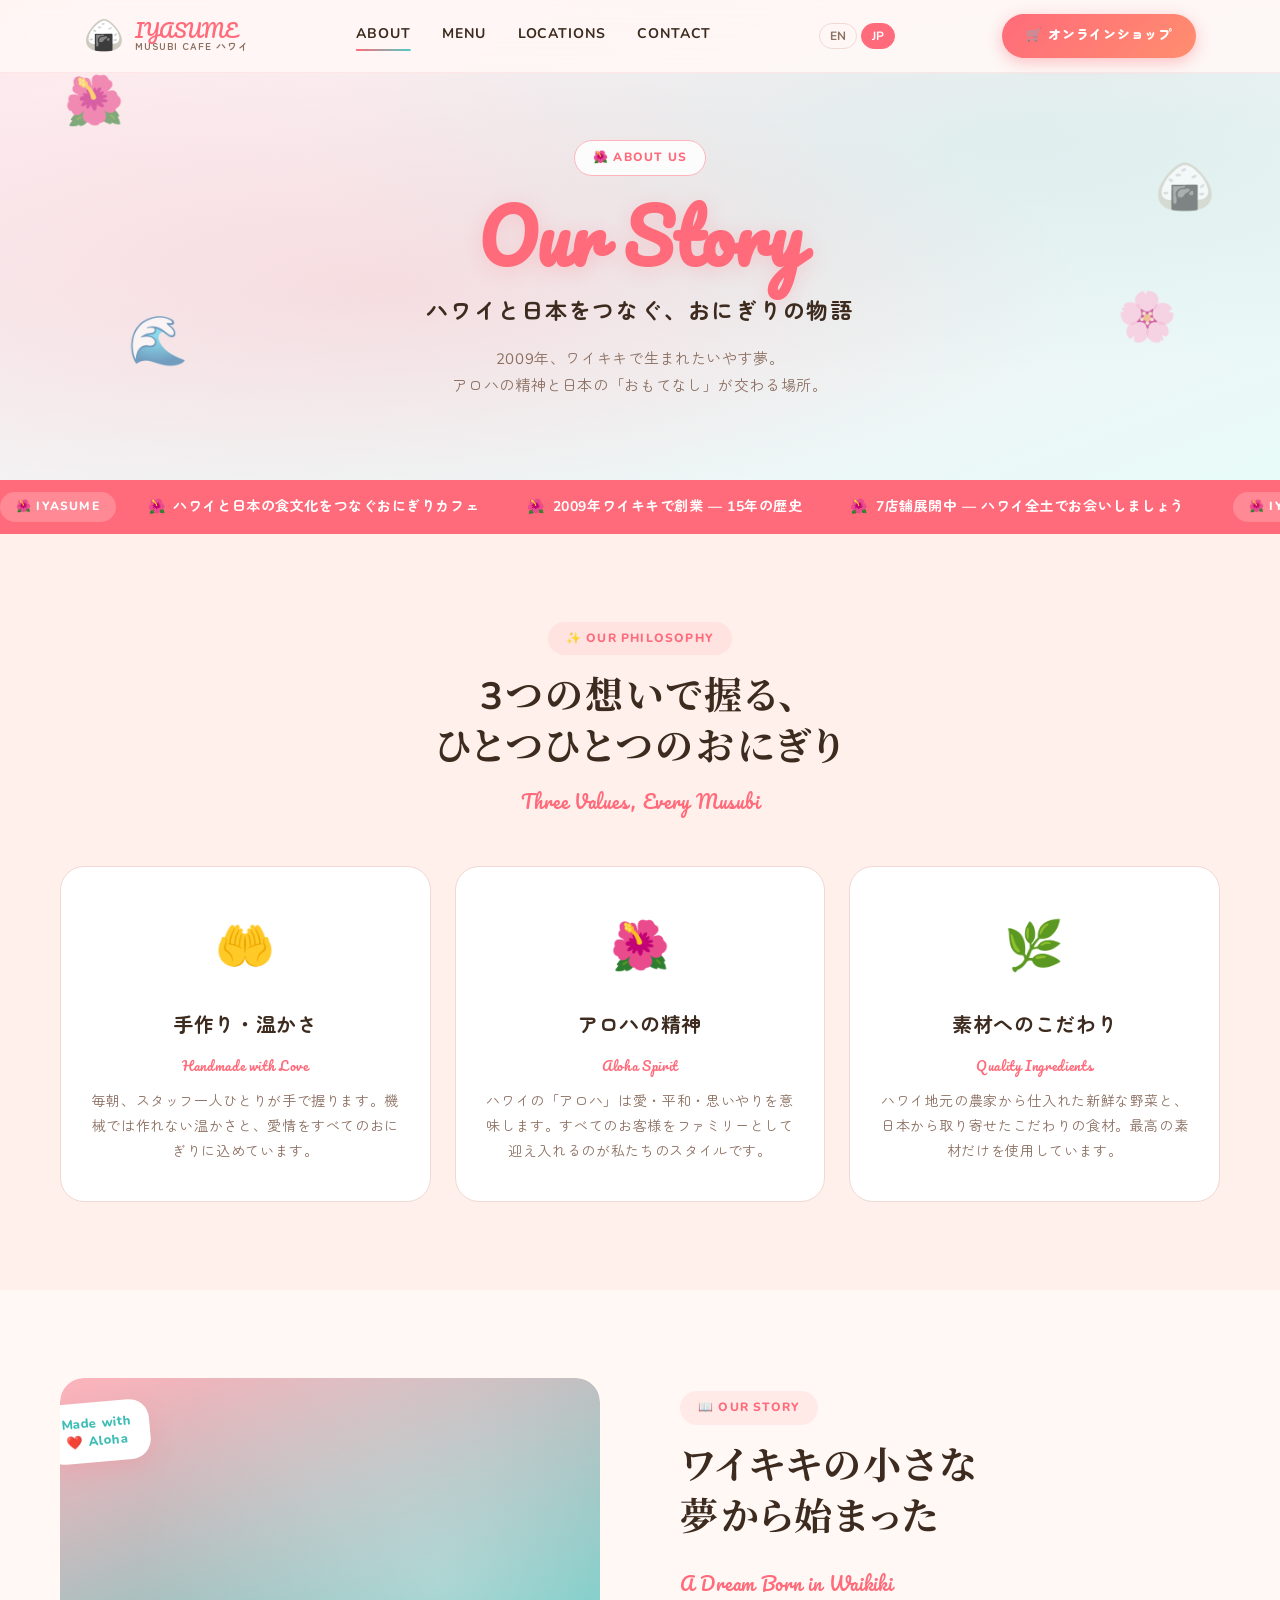
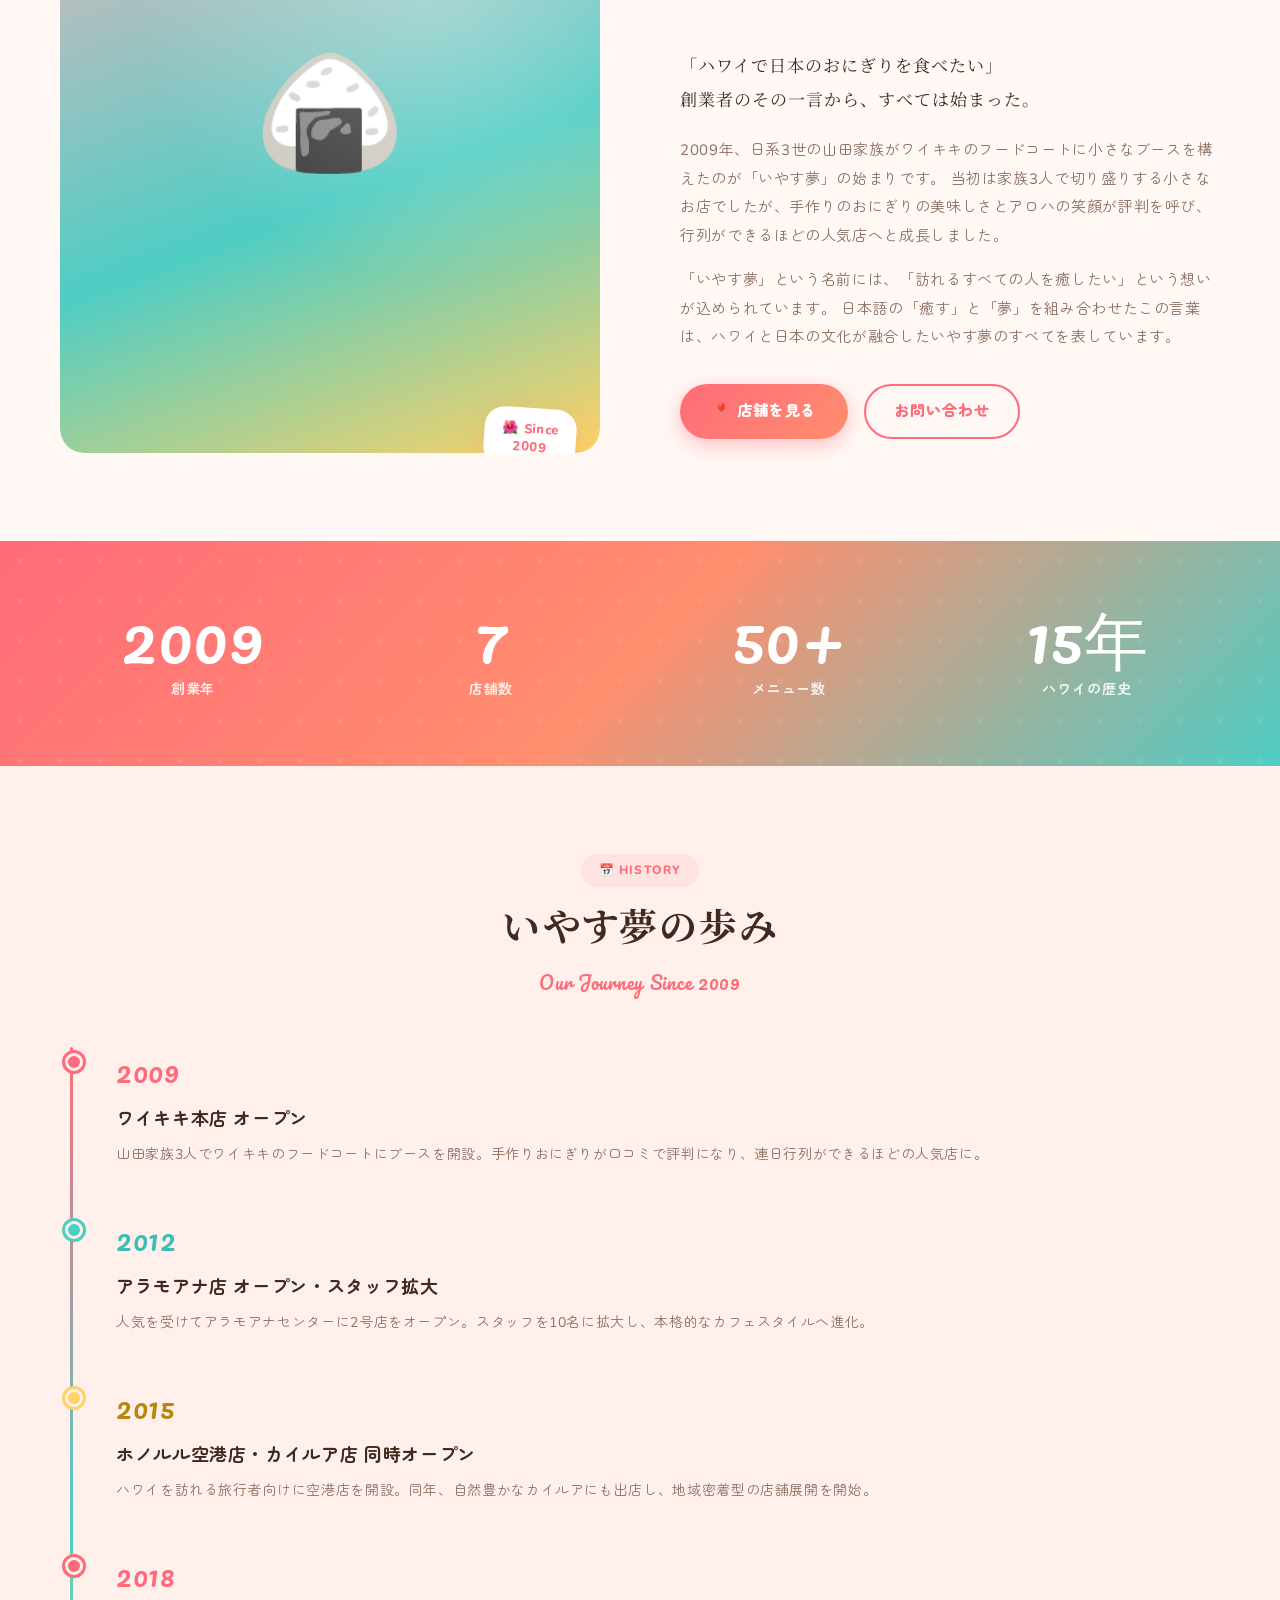
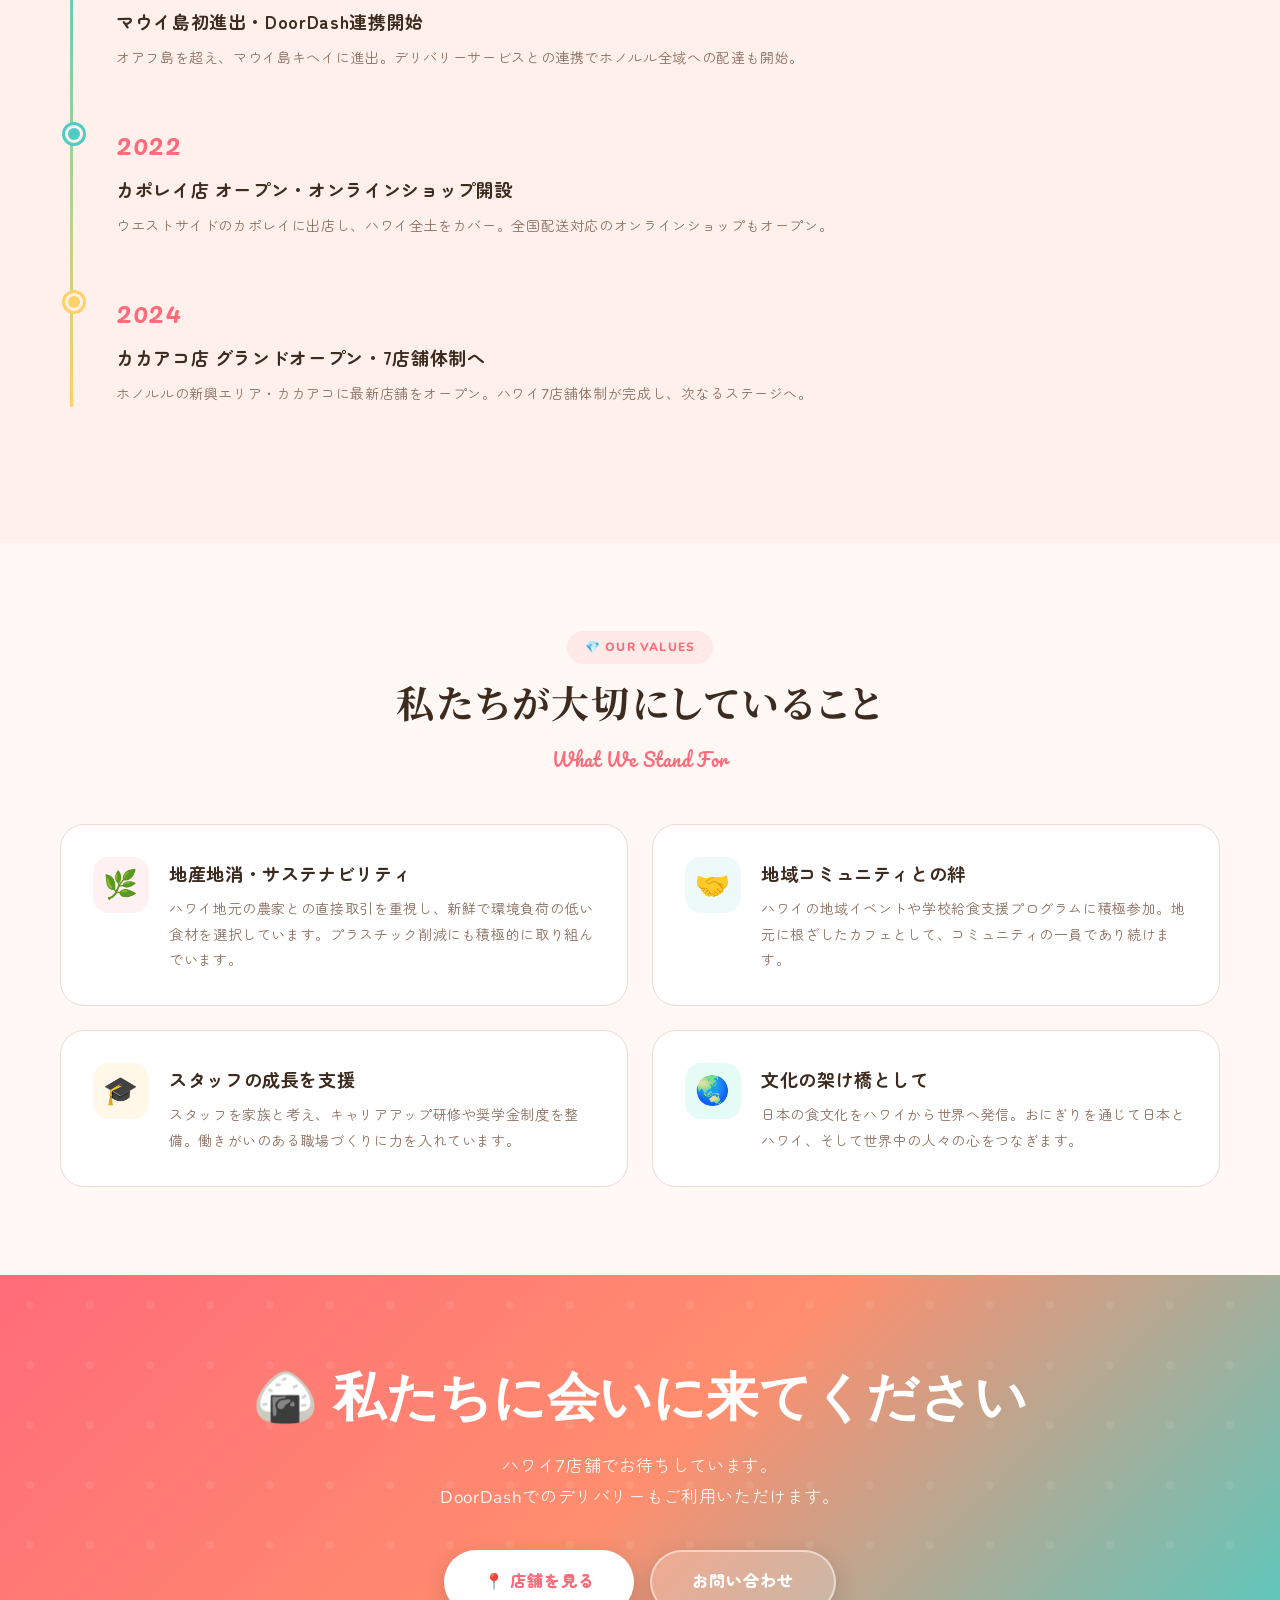
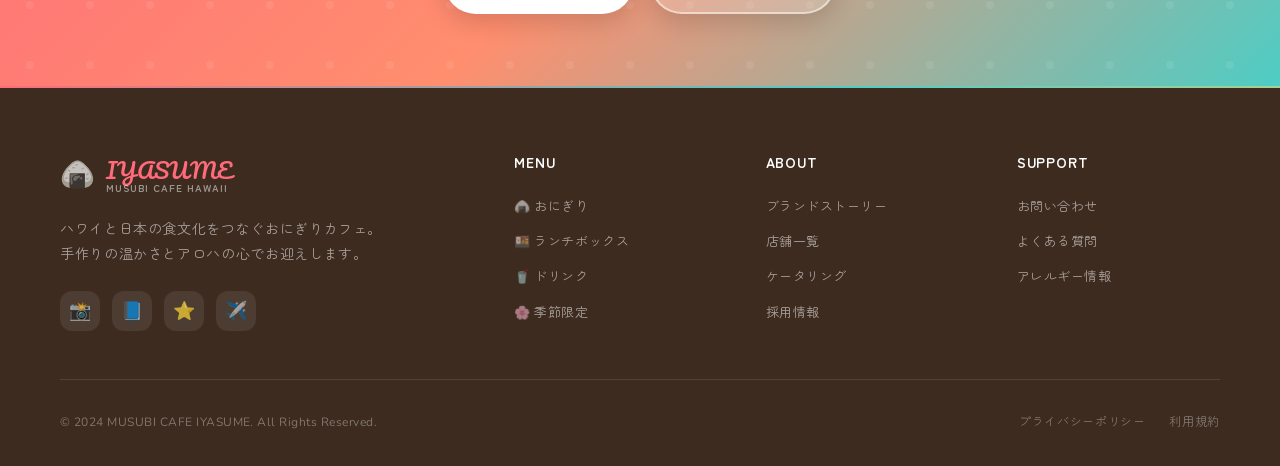
==== about.html @ e8378de5 "Add subpages: menu, about, locations, contact + shared styles - style.css: shared design system (col" ====
<!DOCTYPE html>
<html lang="ja">
<head>
  <meta charset="UTF-8">
  <meta name="viewport" content="width=device-width, initial-scale=1.0">
  <title>ABOUT | MUSUBI CAFE IYASUME</title>
  <link rel="preconnect" href="https://fonts.googleapis.com">
  <link rel="preconnect" href="https://fonts.gstatic.com" crossorigin>
  <link href="https://fonts.googleapis.com/css2?family=Nunito:wght@400;600;700;800;900&family=Pacifico&family=Zen+Maru+Gothic:wght@400;500;700&family=Noto+Serif+JP:wght@400;700&display=swap" rel="stylesheet">
  <link rel="stylesheet" href="style.css">
  <style>
    .about-hero-bg {
      position: absolute; inset: 0;
      background: linear-gradient(160deg, #FFE8EC 0%, #E8FBF9 100%);
    }
    .about-hero-bg::after {
      content: '';
      position: absolute; inset: 0;
      background: radial-gradient(ellipse at 30% 60%, rgba(255,107,122,0.15) 0%, transparent 55%),
                  radial-gradient(ellipse at 80% 30%, rgba(78,205,196,0.12) 0%, transparent 50%);
    }

    /* ---- Philosophy ---- */
    .philosophy {
      background: var(--surface-alt);
    }
    .philosophy-grid {
      display: grid;
      grid-template-columns: repeat(3, 1fr);
      gap: 24px;
      margin-top: 48px;
    }
    .philosophy-card {
      background: var(--surface);
      border: 1.5px solid var(--border);
      border-radius: var(--radius-card);
      padding: 36px 28px;
      text-align: center;
      transition: all 0.4s var(--ease-bounce);
    }
    .philosophy-card:hover {
      transform: translateY(-8px);
      box-shadow: 0 16px 40px rgba(255,107,122,0.15);
      border-color: var(--coral);
    }
    .philosophy-icon { font-size: 48px; margin-bottom: 16px; }
    .philosophy-title {
      font-family: "Zen Maru Gothic", sans-serif;
      font-size: 20px;
      font-weight: 700;
      color: var(--text);
      margin-bottom: 12px;
      font-feature-settings: "palt" 1;
    }
    .philosophy-title-en {
      font-family: var(--font-display);
      font-size: 13px;
      color: var(--coral);
      margin-bottom: 12px;
    }
    .philosophy-desc { font-size: 14px; color: var(--text-sub); line-height: 1.8; }

    /* ---- Story / Timeline ---- */
    .story { background: var(--bg); }
    .story-grid {
      display: grid;
      grid-template-columns: 1fr 1fr;
      gap: 80px;
      align-items: center;
    }
    .story-visual {
      border-radius: var(--radius-card);
      overflow: hidden;
      position: relative;
    }
    .story-visual-inner {
      aspect-ratio: 4/5;
      background: linear-gradient(160deg, #FFB3BB 0%, #4ECDC4 60%, #FFD166 100%);
      display: flex;
      align-items: center;
      justify-content: center;
      font-size: 120px;
      border-radius: var(--radius-card);
      position: relative;
    }
    .story-visual-inner::before {
      content: '';
      position: absolute; inset: 0;
      background: radial-gradient(circle at 70% 30%, rgba(255,255,255,0.3), transparent 50%);
      border-radius: var(--radius-card);
    }
    .story-sticker {
      position: absolute;
      background: #fff;
      border-radius: 20px;
      padding: 12px 18px;
      box-shadow: 0 8px 24px rgba(255,107,122,0.2);
      font-size: 13px;
      font-weight: 800;
      line-height: 1.4;
      text-align: center;
    }
    .sticker-1 { bottom: -16px; right: 24px; transform: rotate(4deg); color: var(--coral); }
    .sticker-2 { top: 24px; left: -16px; transform: rotate(-5deg); color: var(--mint-dark); }

    .story-text {}
    .story-text .section-title { margin-bottom: 24px; }
    .story-lead {
      font-family: "Noto Serif JP", serif;
      font-size: 17px;
      line-height: 2.0;
      color: var(--text);
      margin-bottom: 20px;
      letter-spacing: 0.06em;
    }
    .story-body { font-size: 15px; color: var(--text-sub); line-height: 1.9; }

    /* ---- Timeline ---- */
    .timeline-section { background: var(--surface-alt); }
    .timeline {
      position: relative;
      padding-left: 32px;
      margin-top: 48px;
    }
    .timeline::before {
      content: '';
      position: absolute;
      left: 10px; top: 0; bottom: 0;
      width: 3px;
      background: linear-gradient(180deg, var(--coral), var(--mint), var(--yellow));
      border-radius: 2px;
    }
    .timeline-item {
      position: relative;
      margin-bottom: 48px;
      padding-left: 24px;
    }
    .timeline-item::before {
      content: '';
      position: absolute;
      left: -27px; top: 6px;
      width: 18px; height: 18px;
      border-radius: 50%;
      background: var(--coral);
      border: 3px solid var(--surface-alt);
      box-shadow: 0 0 0 3px var(--coral);
      transition: all 0.3s var(--ease-bounce);
    }
    .timeline-item:hover::before {
      transform: scale(1.4);
      box-shadow: 0 0 0 6px rgba(255,107,122,0.2);
    }
    .timeline-item:nth-child(2)::before { background: var(--mint); box-shadow: 0 0 0 3px var(--mint); }
    .timeline-item:nth-child(2):hover::before { box-shadow: 0 0 0 6px rgba(78,205,196,0.2); }
    .timeline-item:nth-child(3)::before { background: var(--yellow); box-shadow: 0 0 0 3px var(--yellow); }
    .timeline-item:nth-child(4)::before { background: var(--coral); box-shadow: 0 0 0 3px var(--coral); }
    .timeline-item:nth-child(5)::before { background: var(--mint); box-shadow: 0 0 0 3px var(--mint); }
    .timeline-item:nth-child(6)::before { background: var(--yellow); box-shadow: 0 0 0 3px var(--yellow); }

    .timeline-year {
      font-family: var(--font-display);
      font-size: 28px;
      color: var(--coral);
      margin-bottom: 4px;
    }
    .timeline-item:nth-child(2) .timeline-year { color: var(--mint-dark); }
    .timeline-item:nth-child(3) .timeline-year { color: #B8860B; }

    .timeline-title {
      font-family: "Zen Maru Gothic", sans-serif;
      font-size: 18px;
      font-weight: 700;
      color: var(--text);
      margin-bottom: 8px;
      font-feature-settings: "palt" 1;
    }
    .timeline-desc { font-size: 14px; color: var(--text-sub); line-height: 1.8; }

    /* ---- Values ---- */
    .values { background: var(--bg); }
    .values-grid {
      display: grid;
      grid-template-columns: repeat(2, 1fr);
      gap: 24px;
      margin-top: 48px;
    }
    .value-card {
      background: var(--surface);
      border: 1.5px solid var(--border);
      border-radius: var(--radius-card);
      padding: 32px;
      display: flex;
      gap: 20px;
      align-items: flex-start;
      transition: all 0.4s var(--ease-bounce);
    }
    .value-card:hover {
      transform: translateY(-6px);
      box-shadow: 0 12px 32px rgba(255,107,122,0.15);
      border-color: var(--coral);
    }
    .value-card-icon {
      width: 56px; height: 56px;
      border-radius: 16px;
      display: flex;
      align-items: center;
      justify-content: center;
      font-size: 28px;
      flex-shrink: 0;
    }
    .vi-coral  { background: rgba(255,107,122,0.1); }
    .vi-mint   { background: rgba(78,205,196,0.1); }
    .vi-yellow { background: rgba(255,209,102,0.15); }
    .vi-green  { background: rgba(6,214,160,0.1); }
    .value-card-body {}
    .value-card-title {
      font-family: "Zen Maru Gothic", sans-serif;
      font-size: 18px;
      font-weight: 700;
      color: var(--text);
      margin-bottom: 8px;
      font-feature-settings: "palt" 1;
    }
    .value-card-desc { font-size: 14px; color: var(--text-sub); line-height: 1.8; }

    /* ---- Stats ---- */
    .stats-band {
      background: linear-gradient(135deg, var(--coral), #FF8E6E 50%, var(--mint));
      padding: 64px 24px;
      position: relative;
      overflow: hidden;
    }
    .stats-band::before {
      content: '';
      position: absolute; inset: 0;
      background: url("data:image/svg+xml,%3Csvg width='40' height='40' viewBox='0 0 40 40' xmlns='http://www.w3.org/2000/svg'%3E%3Cg fill='%23fff' fill-opacity='0.07'%3E%3Ccircle cx='20' cy='20' r='3'/%3E%3C/g%3E%3C/svg%3E");
    }
    .stats-inner {
      max-width: 1160px; margin: 0 auto;
      position: relative;
      display: grid;
      grid-template-columns: repeat(4, 1fr);
      gap: 32px;
      text-align: center;
    }
    .stat-item {}
    .stat-number {
      font-family: var(--font-display);
      font-size: clamp(40px, 6vw, 64px);
      color: #fff;
      line-height: 1;
      margin-bottom: 8px;
    }
    .stat-label { font-size: 14px; font-weight: 700; color: rgba(255,255,255,0.85); letter-spacing: 0.06em; }

    @media (max-width: 1024px) {
      .story-grid { grid-template-columns: 1fr; gap: 40px; }
      .philosophy-grid { grid-template-columns: 1fr; }
      .values-grid { grid-template-columns: 1fr; }
      .stats-inner { grid-template-columns: repeat(2, 1fr); }
    }
    @media (max-width: 768px) {
      .stats-inner { grid-template-columns: repeat(2, 1fr); gap: 24px; }
    }
  </style>
</head>
<body>
  <div class="particles" id="particles"></div>
  <header id="header"></header>

  <!-- Hero -->
  <div class="page-hero">
    <div class="about-hero-bg page-hero-bg"></div>
    <div class="page-hero-floats">
      <span class="page-hero-float" style="top:12%;left:5%;animation-duration:7s">🌺</span>
      <span class="page-hero-float" style="top:30%;right:5%;animation-duration:6s;animation-delay:-2s">🍙</span>
      <span class="page-hero-float" style="bottom:20%;left:10%;animation-duration:8s;animation-delay:-5s">🌊</span>
      <span class="page-hero-float" style="bottom:25%;right:8%;animation-duration:5s;animation-delay:-3s">🌸</span>
    </div>
    <div class="page-hero-content reveal">
      <div class="page-hero-tag">🌺 ABOUT US</div>
      <h1 class="page-hero-title">Our Story</h1>
      <p class="page-hero-title-jp">ハワイと日本をつなぐ、おにぎりの物語</p>
      <p class="page-hero-desc">2009年、ワイキキで生まれたいやす夢。<br>アロハの精神と日本の「おもてなし」が交わる場所。</p>
    </div>
  </div>

  <!-- News Ticker -->
  <div class="news-ticker">
    <div class="news-ticker-inner">
      <div class="ticker-label">🌺 IYASUME</div>
      <span class="ticker-item">ハワイと日本の食文化をつなぐおにぎりカフェ</span>
      <span class="ticker-item">2009年ワイキキで創業 — 15年の歴史</span>
      <span class="ticker-item">7店舗展開中 — ハワイ全土でお会いしましょう</span>
      <div class="ticker-label">🌺 IYASUME</div>
      <span class="ticker-item">ハワイと日本の食文化をつなぐおにぎりカフェ</span>
      <span class="ticker-item">2009年ワイキキで創業 — 15年の歴史</span>
      <span class="ticker-item">7店舗展開中 — ハワイ全土でお会いしましょう</span>
    </div>
  </div>

  <!-- Philosophy -->
  <section class="section philosophy">
    <div class="section-inner">
      <div class="text-center">
        <div class="section-tag reveal">✨ OUR PHILOSOPHY</div>
        <h2 class="section-title reveal reveal-delay-1">3つの想いで握る、<br>ひとつひとつのおにぎり</h2>
        <p class="section-title-en reveal reveal-delay-2">Three Values, Every Musubi</p>
      </div>
      <div class="philosophy-grid">
        <div class="philosophy-card reveal reveal-delay-1">
          <div class="philosophy-icon">🤲</div>
          <div class="philosophy-title">手作り・温かさ</div>
          <div class="philosophy-title-en">Handmade with Love</div>
          <p class="philosophy-desc">毎朝、スタッフ一人ひとりが手で握ります。機械では作れない温かさと、愛情をすべてのおにぎりに込めています。</p>
        </div>
        <div class="philosophy-card reveal reveal-delay-2">
          <div class="philosophy-icon">🌺</div>
          <div class="philosophy-title">アロハの精神</div>
          <div class="philosophy-title-en">Aloha Spirit</div>
          <p class="philosophy-desc">ハワイの「アロハ」は愛・平和・思いやりを意味します。すべてのお客様をファミリーとして迎え入れるのが私たちのスタイルです。</p>
        </div>
        <div class="philosophy-card reveal reveal-delay-3">
          <div class="philosophy-icon">🌿</div>
          <div class="philosophy-title">素材へのこだわり</div>
          <div class="philosophy-title-en">Quality Ingredients</div>
          <p class="philosophy-desc">ハワイ地元の農家から仕入れた新鮮な野菜と、日本から取り寄せたこだわりの食材。最高の素材だけを使用しています。</p>
        </div>
      </div>
    </div>
  </section>

  <!-- Story -->
  <section class="section story">
    <div class="section-inner">
      <div class="story-grid">
        <div class="story-visual reveal">
          <div class="story-visual-inner">🍙</div>
          <div class="story-sticker sticker-1">🌺 Since<br>2009</div>
          <div class="story-sticker sticker-2">Made with<br>❤️ Aloha</div>
        </div>
        <div class="story-text">
          <div class="section-tag reveal">📖 OUR STORY</div>
          <h2 class="section-title reveal reveal-delay-1">ワイキキの小さな<br>夢から始まった</h2>
          <p class="section-title-en reveal reveal-delay-2">A Dream Born in Waikiki</p>
          <p class="story-lead reveal reveal-delay-2">
            「ハワイで日本のおにぎりを食べたい」<br>
            創業者のその一言から、すべては始まった。
          </p>
          <p class="story-body reveal reveal-delay-3">
            2009年、日系3世の山田家族がワイキキのフードコートに小さなブースを構えたのが「いやす夢」の始まりです。
            当初は家族3人で切り盛りする小さなお店でしたが、手作りのおにぎりの美味しさとアロハの笑顔が評判を呼び、
            行列ができるほどの人気店へと成長しました。
          </p>
          <p class="story-body reveal reveal-delay-4" style="margin-top:16px">
            「いやす夢」という名前には、「訪れるすべての人を癒したい」という想いが込められています。
            日本語の「癒す」と「夢」を組み合わせたこの言葉は、ハワイと日本の文化が融合したいやす夢のすべてを表しています。
          </p>
          <div class="reveal reveal-delay-5" style="margin-top:32px;display:flex;gap:16px;flex-wrap:wrap">
            <a href="locations.html" class="btn-primary">📍 店舗を見る</a>
            <a href="contact.html" class="btn-secondary">お問い合わせ</a>
          </div>
        </div>
      </div>
    </div>
  </section>

  <!-- Stats Band -->
  <div class="stats-band">
    <div class="stats-inner">
      <div class="stat-item reveal">
        <div class="stat-number">2009</div>
        <div class="stat-label">創業年</div>
      </div>
      <div class="stat-item reveal reveal-delay-1">
        <div class="stat-number">7</div>
        <div class="stat-label">店舗数</div>
      </div>
      <div class="stat-item reveal reveal-delay-2">
        <div class="stat-number">50+</div>
        <div class="stat-label">メニュー数</div>
      </div>
      <div class="stat-item reveal reveal-delay-3">
        <div class="stat-number">15年</div>
        <div class="stat-label">ハワイの歴史</div>
      </div>
    </div>
  </div>

  <!-- Timeline -->
  <section class="section timeline-section">
    <div class="section-inner">
      <div class="text-center">
        <div class="section-tag reveal">📅 HISTORY</div>
        <h2 class="section-title reveal reveal-delay-1">いやす夢の歩み</h2>
        <p class="section-title-en reveal reveal-delay-2">Our Journey Since 2009</p>
      </div>
      <div class="timeline">
        <div class="timeline-item reveal">
          <div class="timeline-year">2009</div>
          <div class="timeline-title">ワイキキ本店 オープン</div>
          <p class="timeline-desc">山田家族3人でワイキキのフードコートにブースを開設。手作りおにぎりが口コミで評判になり、連日行列ができるほどの人気店に。</p>
        </div>
        <div class="timeline-item reveal reveal-delay-1">
          <div class="timeline-year">2012</div>
          <div class="timeline-title">アラモアナ店 オープン・スタッフ拡大</div>
          <p class="timeline-desc">人気を受けてアラモアナセンターに2号店をオープン。スタッフを10名に拡大し、本格的なカフェスタイルへ進化。</p>
        </div>
        <div class="timeline-item reveal reveal-delay-2">
          <div class="timeline-year">2015</div>
          <div class="timeline-title">ホノルル空港店・カイルア店 同時オープン</div>
          <p class="timeline-desc">ハワイを訪れる旅行者向けに空港店を開設。同年、自然豊かなカイルアにも出店し、地域密着型の店舗展開を開始。</p>
        </div>
        <div class="timeline-item reveal reveal-delay-3">
          <div class="timeline-year">2018</div>
          <div class="timeline-title">マウイ島初進出・DoorDash連携開始</div>
          <p class="timeline-desc">オアフ島を超え、マウイ島キヘイに進出。デリバリーサービスとの連携でホノルル全域への配達も開始。</p>
        </div>
        <div class="timeline-item reveal reveal-delay-4">
          <div class="timeline-year">2022</div>
          <div class="timeline-title">カポレイ店 オープン・オンラインショップ開設</div>
          <p class="timeline-desc">ウエストサイドのカポレイに出店し、ハワイ全土をカバー。全国配送対応のオンラインショップもオープン。</p>
        </div>
        <div class="timeline-item reveal reveal-delay-5">
          <div class="timeline-year">2024</div>
          <div class="timeline-title">カカアコ店 グランドオープン・7店舗体制へ</div>
          <p class="timeline-desc">ホノルルの新興エリア・カカアコに最新店舗をオープン。ハワイ7店舗体制が完成し、次なるステージへ。</p>
        </div>
      </div>
    </div>
  </section>

  <!-- Values -->
  <section class="section values">
    <div class="section-inner">
      <div class="text-center">
        <div class="section-tag reveal">💎 OUR VALUES</div>
        <h2 class="section-title reveal reveal-delay-1">私たちが大切にしていること</h2>
        <p class="section-title-en reveal reveal-delay-2">What We Stand For</p>
      </div>
      <div class="values-grid">
        <div class="value-card reveal reveal-delay-1">
          <div class="value-card-icon vi-coral">🌿</div>
          <div class="value-card-body">
            <div class="value-card-title">地産地消・サステナビリティ</div>
            <p class="value-card-desc">ハワイ地元の農家との直接取引を重視し、新鮮で環境負荷の低い食材を選択しています。プラスチック削減にも積極的に取り組んでいます。</p>
          </div>
        </div>
        <div class="value-card reveal reveal-delay-2">
          <div class="value-card-icon vi-mint">🤝</div>
          <div class="value-card-body">
            <div class="value-card-title">地域コミュニティとの絆</div>
            <p class="value-card-desc">ハワイの地域イベントや学校給食支援プログラムに積極参加。地元に根ざしたカフェとして、コミュニティの一員であり続けます。</p>
          </div>
        </div>
        <div class="value-card reveal reveal-delay-3">
          <div class="value-card-icon vi-yellow">🎓</div>
          <div class="value-card-body">
            <div class="value-card-title">スタッフの成長を支援</div>
            <p class="value-card-desc">スタッフを家族と考え、キャリアアップ研修や奨学金制度を整備。働きがいのある職場づくりに力を入れています。</p>
          </div>
        </div>
        <div class="value-card reveal reveal-delay-4">
          <div class="value-card-icon vi-green">🌏</div>
          <div class="value-card-body">
            <div class="value-card-title">文化の架け橋として</div>
            <p class="value-card-desc">日本の食文化をハワイから世界へ発信。おにぎりを通じて日本とハワイ、そして世界中の人々の心をつなぎます。</p>
          </div>
        </div>
      </div>
    </div>
  </section>

  <!-- CTA -->
  <div class="highlight-banner">
    <div class="section-inner">
      <div class="reveal">
        <h2 class="highlight-title">🍙 私たちに会いに来てください</h2>
        <p class="highlight-desc">ハワイ7店舗でお待ちしています。<br>DoorDashでのデリバリーもご利用いただけます。</p>
        <div style="display:flex;gap:16px;justify-content:center;flex-wrap:wrap">
          <a href="locations.html" class="btn-white">📍 店舗を見る</a>
          <a href="contact.html" class="btn-white" style="background:rgba(255,255,255,0.2);color:#fff;border:2px solid rgba(255,255,255,0.5)">お問い合わせ</a>
        </div>
      </div>
    </div>
  </div>

  <footer id="footer"></footer>
  <button id="back-top" aria-label="トップへ戻る">↑</button>
  <script src="components.js"></script>
</body>
</html>
---- style.css ----
/* =============================================
   MUSUBI CAFE IYASUME — Shared Styles
   Design System: Coral Pink × Tropical Mint × Zen Maru Gothic
============================================= */

/* Google Fonts は各HTMLで読み込む */

/* =============================================
   CSS Variables
============================================= */
:root {
  --coral:        #FF6B7A;
  --coral-dark:   #E8556A;
  --coral-light:  #FFB3BB;
  --mint:         #4ECDC4;
  --mint-dark:    #3DBDB5;
  --yellow:       #FFD166;
  --success:      #06D6A0;
  --text:         #3D2B1F;
  --text-sub:     #8B6F61;
  --text-muted:   #C4AFA8;
  --border:       #F0D9D3;
  --bg:           #FFF8F5;
  --surface:      #FFFFFF;
  --surface-alt:  #FFF0EC;

  --font-body:    "Nunito", "Zen Maru Gothic", "Hiragino Maru Gothic ProN", "Hiragino Kaku Gothic ProN", Meiryo, sans-serif;
  --font-heading: "Nunito", "Noto Serif JP", "Zen Maru Gothic", "Hiragino Maru Gothic ProN", serif;
  --font-display: "Pacifico", "Nunito", cursive;

  --ease-bounce:  cubic-bezier(0.34, 1.56, 0.64, 1);
  --ease-smooth:  cubic-bezier(0.4, 0, 0.2, 1);
  --ease-enter:   cubic-bezier(0, 0, 0.2, 1);

  --radius-pill:  9999px;
  --radius-card:  24px;
  --radius-input: 16px;
}

/* =============================================
   Reset
============================================= */
*, *::before, *::after { box-sizing: border-box; margin: 0; padding: 0; }
html { scroll-behavior: smooth; }
body {
  font-family: var(--font-body);
  font-size: 16px;
  line-height: 1.8;
  letter-spacing: 0.04em;
  color: var(--text);
  background: var(--bg);
  overflow-x: hidden;
  word-break: break-all;
  overflow-wrap: break-word;
  line-break: strict;
}
img { max-width: 100%; display: block; }
a { text-decoration: none; color: inherit; }
ul { list-style: none; }

@media (prefers-reduced-motion: reduce) {
  *, *::before, *::after {
    animation-duration: 0.01ms !important;
    transition-duration: 0.01ms !important;
  }
}

/* =============================================
   Header
============================================= */
#header {
  position: fixed;
  top: 0; left: 0; right: 0;
  z-index: 100;
  background: rgba(255, 248, 245, 0.9);
  backdrop-filter: blur(16px);
  -webkit-backdrop-filter: blur(16px);
  border-bottom: 1.5px solid rgba(255, 107, 122, 0.12);
  transition: box-shadow 0.3s var(--ease-smooth), background 0.3s;
}
#header.scrolled {
  box-shadow: 0 4px 24px rgba(255, 107, 122, 0.12);
  background: rgba(255, 248, 245, 0.97);
}
.header-inner {
  max-width: 1160px;
  margin: 0 auto;
  padding: 0 24px;
  height: 72px;
  display: flex;
  align-items: center;
  justify-content: space-between;
  gap: 24px;
}
.logo {
  display: flex;
  align-items: center;
  gap: 10px;
  flex-shrink: 0;
}
.logo-icon {
  font-size: 32px;
  animation: logoFloat 3s ease-in-out infinite;
}
@keyframes logoFloat {
  0%, 100% { transform: translateY(0) rotate(0deg); }
  50%       { transform: translateY(-4px) rotate(3deg); }
}
.logo-text { display: flex; flex-direction: column; line-height: 1.1; }
.logo-main { font-family: var(--font-display); font-size: 18px; color: var(--coral); letter-spacing: 0.02em; }
.logo-sub  { font-family: "Zen Maru Gothic", sans-serif; font-size: 10px; font-weight: 700; color: var(--text-sub); letter-spacing: 0.1em; }

.nav { display: flex; align-items: center; gap: 32px; }
.nav-link {
  position: relative;
  font-weight: 700;
  font-size: 14px;
  letter-spacing: 0.06em;
  color: var(--text);
  padding-bottom: 4px;
  transition: color 0.2s var(--ease-smooth);
  white-space: nowrap;
}
.nav-link::after {
  content: '';
  position: absolute;
  bottom: 0; left: 50%;
  transform: translateX(-50%);
  width: 0; height: 2px;
  background: linear-gradient(90deg, var(--coral), var(--mint));
  border-radius: var(--radius-pill);
  transition: width 0.35s var(--ease-bounce);
}
.nav-link:hover { color: var(--coral); }
.nav-link:hover::after,
.nav-link.active::after { width: 100%; }

.header-cta {
  background: linear-gradient(135deg, var(--coral), #FF8E6E);
  color: #fff;
  padding: 10px 24px;
  border-radius: var(--radius-pill);
  font-size: 13px;
  font-weight: 800;
  letter-spacing: 0.06em;
  box-shadow: 0 4px 15px rgba(255,107,122,0.4);
  transition: all 0.3s var(--ease-bounce);
  white-space: nowrap;
}
.header-cta:hover {
  transform: translateY(-3px) scale(1.04);
  box-shadow: 0 8px 25px rgba(255,107,122,0.5);
}

.lang-switch { display: flex; gap: 4px; }
.lang-btn {
  padding: 4px 10px;
  border-radius: var(--radius-pill);
  font-size: 12px;
  font-weight: 700;
  cursor: pointer;
  border: 1.5px solid var(--border);
  background: transparent;
  color: var(--text-sub);
  font-family: var(--font-body);
  transition: all 0.2s var(--ease-smooth);
}
.lang-btn.active, .lang-btn:hover {
  background: var(--coral);
  border-color: var(--coral);
  color: #fff;
}

.hamburger {
  display: none;
  flex-direction: column;
  gap: 5px;
  cursor: pointer;
  padding: 8px;
  border: none;
  background: none;
}
.hamburger span {
  display: block;
  width: 24px; height: 2.5px;
  background: var(--coral);
  border-radius: 2px;
  transition: all 0.3s var(--ease-smooth);
}
.mobile-menu {
  display: none;
  position: fixed;
  inset: 72px 0 0 0;
  background: rgba(255,248,245,0.98);
  backdrop-filter: blur(16px);
  z-index: 99;
  padding: 32px 24px;
  flex-direction: column;
  gap: 24px;
  transform: translateX(100%);
  transition: transform 0.4s var(--ease-bounce);
}
.mobile-menu.open { transform: translateX(0); }
.mobile-menu .nav-link { font-size: 18px; padding: 12px 0; border-bottom: 1px solid var(--border); }

/* =============================================
   Page Hero (subpage用 小型ヒーロー)
============================================= */
.page-hero {
  padding: 140px 24px 80px;
  text-align: center;
  position: relative;
  overflow: hidden;
}
.page-hero-bg {
  position: absolute;
  inset: 0;
  z-index: 0;
}
.page-hero-content { position: relative; z-index: 1; }
.page-hero-tag {
  display: inline-flex;
  align-items: center;
  gap: 8px;
  background: rgba(255,255,255,0.85);
  backdrop-filter: blur(8px);
  border: 1.5px solid var(--coral-light);
  padding: 6px 18px;
  border-radius: var(--radius-pill);
  font-size: 12px;
  font-weight: 800;
  color: var(--coral);
  letter-spacing: 0.1em;
  margin-bottom: 20px;
}
.page-hero-title {
  font-family: var(--font-display);
  font-size: clamp(40px, 7vw, 72px);
  color: var(--coral);
  line-height: 1.15;
  margin-bottom: 12px;
  text-shadow: 0 4px 20px rgba(255,107,122,0.2);
}
.page-hero-title-jp {
  font-family: "Zen Maru Gothic", sans-serif;
  font-size: clamp(16px, 2.5vw, 22px);
  font-weight: 700;
  color: var(--text);
  letter-spacing: 0.08em;
  margin-bottom: 16px;
}
.page-hero-desc {
  font-size: 15px;
  color: var(--text-sub);
  max-width: 560px;
  margin: 0 auto;
}
.page-hero-floats {
  position: absolute;
  inset: 0;
  pointer-events: none;
}
.page-hero-float {
  position: absolute;
  font-size: clamp(24px, 4vw, 48px);
  opacity: 0.6;
  animation: heroFloat linear infinite;
}
@keyframes heroFloat {
  0%, 100% { transform: translateY(0) rotate(-8deg); }
  50%       { transform: translateY(-16px) rotate(8deg); }
}

/* =============================================
   Section共通
============================================= */
.section { padding: 88px 24px; position: relative; }
.section-inner { max-width: 1160px; margin: 0 auto; }
.section-tag {
  display: inline-flex;
  align-items: center;
  gap: 8px;
  background: rgba(255,107,122,0.1);
  color: var(--coral);
  padding: 6px 18px;
  border-radius: var(--radius-pill);
  font-size: 12px;
  font-weight: 800;
  letter-spacing: 0.1em;
  margin-bottom: 16px;
}
.section-title {
  font-family: var(--font-heading);
  font-size: clamp(26px, 3.5vw, 38px);
  font-weight: 700;
  line-height: 1.35;
  letter-spacing: 0.05em;
  color: var(--text);
  margin-bottom: 12px;
  font-feature-settings: "palt" 1;
}
.section-title-en {
  font-family: var(--font-display);
  font-size: clamp(14px, 2vw, 18px);
  color: var(--coral);
  letter-spacing: 0.04em;
  margin-bottom: 48px;
}
.text-center { text-align: center; }

/* =============================================
   Buttons
============================================= */
.btn-primary {
  display: inline-flex;
  align-items: center;
  gap: 8px;
  background: linear-gradient(135deg, var(--coral), #FF8E6E);
  color: #fff;
  padding: 14px 32px;
  border-radius: var(--radius-pill);
  font-size: 15px;
  font-weight: 800;
  letter-spacing: 0.06em;
  box-shadow: 0 6px 20px rgba(255,107,122,0.4);
  transition: all 0.35s var(--ease-bounce);
  border: none;
  cursor: pointer;
  font-family: var(--font-body);
}
.btn-primary:hover {
  transform: translateY(-4px) scale(1.04);
  box-shadow: 0 12px 32px rgba(255,107,122,0.5);
}
.btn-primary:active { transform: translateY(0) scale(0.98); }

.btn-secondary {
  display: inline-flex;
  align-items: center;
  gap: 8px;
  background: transparent;
  color: var(--coral);
  padding: 12px 28px;
  border-radius: var(--radius-pill);
  font-size: 15px;
  font-weight: 800;
  letter-spacing: 0.06em;
  border: 2px solid var(--coral);
  transition: all 0.3s var(--ease-bounce);
  cursor: pointer;
  font-family: var(--font-body);
}
.btn-secondary:hover {
  background: var(--coral);
  color: #fff;
  transform: translateY(-3px);
  box-shadow: 0 8px 24px rgba(255,107,122,0.4);
}

.btn-mint {
  display: inline-flex;
  align-items: center;
  gap: 8px;
  background: var(--mint);
  color: #fff;
  padding: 12px 28px;
  border-radius: var(--radius-pill);
  font-size: 15px;
  font-weight: 800;
  letter-spacing: 0.06em;
  transition: all 0.3s var(--ease-bounce);
  border: none;
  cursor: pointer;
  font-family: var(--font-body);
}
.btn-mint:hover {
  background: var(--mint-dark);
  transform: translateY(-3px);
  box-shadow: 0 8px 24px rgba(78,205,196,0.4);
}

/* =============================================
   Cards
============================================= */
.card {
  background: var(--surface);
  border: 1.5px solid var(--border);
  border-radius: var(--radius-card);
  overflow: hidden;
  transition: all 0.4s var(--ease-bounce);
}
.card:hover {
  transform: translateY(-8px) rotate(0.4deg);
  box-shadow: 0 20px 48px rgba(255,107,122,0.18);
  border-color: var(--coral);
}

/* Badges */
.badge {
  display: inline-block;
  padding: 3px 12px;
  border-radius: var(--radius-pill);
  font-size: 11px;
  font-weight: 800;
  letter-spacing: 0.06em;
}
.badge-coral   { background: var(--coral); color: #fff; }
.badge-mint    { background: var(--mint); color: #fff; animation: badgePulse 2s ease-in-out infinite; }
.badge-yellow  { background: var(--yellow); color: var(--text); }
.badge-success { background: var(--success); color: #fff; }

@keyframes badgePulse {
  0%, 100% { transform: scale(1); }
  50%       { transform: scale(1.08); }
}

/* =============================================
   Inputs
============================================= */
.input, .textarea, .select {
  width: 100%;
  background: var(--surface);
  border: 2px solid var(--border);
  border-radius: var(--radius-input);
  padding: 14px 20px;
  font-size: 16px;
  font-family: var(--font-body);
  letter-spacing: 0.04em;
  color: var(--text);
  transition: border-color 0.2s, box-shadow 0.2s;
}
.input:focus, .textarea:focus, .select:focus {
  border-color: var(--coral);
  box-shadow: 0 0 0 4px rgba(255,107,122,0.15);
  outline: none;
}
.input::placeholder, .textarea::placeholder { color: var(--text-muted); }
.textarea { resize: vertical; min-height: 140px; }
.select { appearance: none; cursor: pointer; }
.form-label {
  display: block;
  font-size: 14px;
  font-weight: 700;
  color: var(--text);
  margin-bottom: 8px;
  letter-spacing: 0.04em;
}
.form-group { margin-bottom: 24px; }

/* =============================================
   Scroll Reveal
============================================= */
.reveal {
  opacity: 0;
  transform: translateY(32px);
  transition: opacity 0.7s var(--ease-enter), transform 0.7s var(--ease-enter);
}
.reveal.is-visible { opacity: 1; transform: translateY(0); }
.reveal-delay-1 { transition-delay: 0.1s; }
.reveal-delay-2 { transition-delay: 0.2s; }
.reveal-delay-3 { transition-delay: 0.3s; }
.reveal-delay-4 { transition-delay: 0.4s; }
.reveal-delay-5 { transition-delay: 0.5s; }
.reveal-delay-6 { transition-delay: 0.6s; }

/* =============================================
   News Ticker
============================================= */
.news-ticker { background: var(--coral); padding: 12px 0; overflow: hidden; }
.news-ticker-inner {
  display: flex;
  align-items: center;
  white-space: nowrap;
  animation: tickerScroll 30s linear infinite;
}
.news-ticker-inner:hover { animation-play-state: paused; }
.ticker-label {
  display: inline-flex;
  align-items: center;
  gap: 6px;
  background: rgba(255,255,255,0.2);
  padding: 4px 16px;
  border-radius: var(--radius-pill);
  font-size: 12px;
  font-weight: 800;
  color: #fff;
  letter-spacing: 0.1em;
  margin-right: 32px;
  flex-shrink: 0;
}
.ticker-item {
  display: inline-flex;
  align-items: center;
  gap: 8px;
  color: #fff;
  font-size: 14px;
  font-weight: 700;
  letter-spacing: 0.04em;
  padding-right: 48px;
  flex-shrink: 0;
}
.ticker-item::before { content: '🌺'; }
@keyframes tickerScroll {
  from { transform: translateX(0); }
  to   { transform: translateX(-50%); }
}

/* =============================================
   Highlight Banner
============================================= */
.highlight-banner {
  background: linear-gradient(135deg, var(--coral), #FF8E6E 50%, var(--mint));
  padding: 72px 24px;
  text-align: center;
  position: relative;
  overflow: hidden;
}
.highlight-banner::before {
  content: '';
  position: absolute;
  inset: 0;
  background: url("data:image/svg+xml,%3Csvg width='60' height='60' viewBox='0 0 60 60' xmlns='http://www.w3.org/2000/svg'%3E%3Cg fill='%23ffffff' fill-opacity='0.08'%3E%3Ccircle cx='30' cy='30' r='4'/%3E%3C/g%3E%3C/svg%3E");
}
.highlight-banner .section-inner { position: relative; }
.highlight-title { font-family: var(--font-display); font-size: clamp(28px, 4.5vw, 52px); color: #fff; margin-bottom: 12px; }
.highlight-desc  { color: rgba(255,255,255,0.9); font-size: 17px; margin-bottom: 36px; max-width: 520px; margin-left: auto; margin-right: auto; }
.btn-white {
  display: inline-flex;
  align-items: center;
  gap: 8px;
  background: #fff;
  color: var(--coral);
  padding: 16px 40px;
  border-radius: var(--radius-pill);
  font-size: 16px;
  font-weight: 800;
  letter-spacing: 0.06em;
  box-shadow: 0 8px 24px rgba(0,0,0,0.15);
  transition: all 0.35s var(--ease-bounce);
}
.btn-white:hover {
  transform: translateY(-4px) scale(1.04);
  box-shadow: 0 16px 40px rgba(0,0,0,0.2);
}

/* =============================================
   Footer
============================================= */
footer {
  background: var(--text);
  color: rgba(255,255,255,0.7);
  padding: 64px 24px 32px;
  position: relative;
  overflow: hidden;
}
footer::before {
  content: '';
  position: absolute;
  top: -2px; left: 0; right: 0;
  height: 4px;
  background: linear-gradient(90deg, var(--coral), var(--mint), var(--yellow), var(--coral));
  background-size: 200%;
  animation: rainbowSlide 4s linear infinite;
}
@keyframes rainbowSlide {
  from { background-position: 0%; }
  to   { background-position: 200%; }
}
.footer-inner { max-width: 1160px; margin: 0 auto; }
.footer-top {
  display: grid;
  grid-template-columns: 2fr 1fr 1fr 1fr;
  gap: 48px;
  margin-bottom: 48px;
}
.footer-logo .logo-main { color: var(--coral); font-size: 22px; }
.footer-logo .logo-sub  { color: rgba(255,255,255,0.5); }
.footer-about { font-size: 14px; line-height: 1.8; margin: 16px 0 24px; color: rgba(255,255,255,0.55); }
.footer-sns { display: flex; gap: 12px; }
.sns-btn {
  width: 40px; height: 40px;
  border-radius: 12px;
  display: flex;
  align-items: center;
  justify-content: center;
  font-size: 18px;
  background: rgba(255,255,255,0.08);
  transition: all 0.25s var(--ease-bounce);
  cursor: pointer;
}
.sns-btn:hover { background: var(--coral); transform: translateY(-3px) scale(1.1); }
.footer-col-title { font-family: "Zen Maru Gothic", sans-serif; font-size: 14px; font-weight: 700; color: #fff; letter-spacing: 0.06em; margin-bottom: 20px; }
.footer-links { display: flex; flex-direction: column; gap: 12px; }
.footer-link { font-size: 13px; color: rgba(255,255,255,0.55); transition: color 0.2s; letter-spacing: 0.04em; }
.footer-link:hover { color: var(--coral); }
.footer-bottom {
  padding-top: 32px;
  border-top: 1px solid rgba(255,255,255,0.1);
  display: flex;
  align-items: center;
  justify-content: space-between;
  flex-wrap: wrap;
  gap: 16px;
}
.footer-copy { font-size: 12px; color: rgba(255,255,255,0.35); letter-spacing: 0.04em; }
.footer-bottom-links { display: flex; gap: 24px; }
.footer-bottom-link { font-size: 12px; color: rgba(255,255,255,0.35); transition: color 0.2s; }
.footer-bottom-link:hover { color: var(--coral); }

/* Back to top */
#back-top {
  position: fixed;
  bottom: 32px; right: 32px;
  width: 52px; height: 52px;
  background: linear-gradient(135deg, var(--coral), #FF8E6E);
  color: #fff;
  border-radius: 50%;
  display: flex;
  align-items: center;
  justify-content: center;
  font-size: 20px;
  cursor: pointer;
  box-shadow: 0 6px 20px rgba(255,107,122,0.4);
  opacity: 0;
  transform: translateY(16px);
  transition: all 0.35s var(--ease-bounce);
  z-index: 50;
  border: none;
}
#back-top.visible { opacity: 1; transform: translateY(0); }
#back-top:hover   { transform: translateY(-4px) scale(1.1); box-shadow: 0 12px 32px rgba(255,107,122,0.5); }

/* =============================================
   Particles
============================================= */
.particles { position: fixed; inset: 0; pointer-events: none; z-index: 0; overflow: hidden; }
.particle {
  position: absolute;
  opacity: 0;
  animation: particleDrift linear infinite;
}
@keyframes particleDrift {
  0%   { transform: translateY(-20px) rotate(0deg); opacity: 0; }
  10%  { opacity: 0.5; }
  90%  { opacity: 0.25; }
  100% { transform: translateY(100vh) rotate(720deg); opacity: 0; }
}

/* =============================================
   Responsive
============================================= */
@media (max-width: 1024px) {
  .footer-top { grid-template-columns: 1fr 1fr; gap: 32px; }
}
@media (max-width: 768px) {
  .section { padding: 64px 20px; }
  .nav, .lang-switch, .header-cta { display: none; }
  .hamburger { display: flex; }
  .mobile-menu { display: flex; }
  .footer-top { grid-template-columns: 1fr; gap: 24px; }
  .page-hero { padding: 110px 20px 60px; }
}
@media (max-width: 480px) {
  .footer-bottom { flex-direction: column; align-items: flex-start; }
}
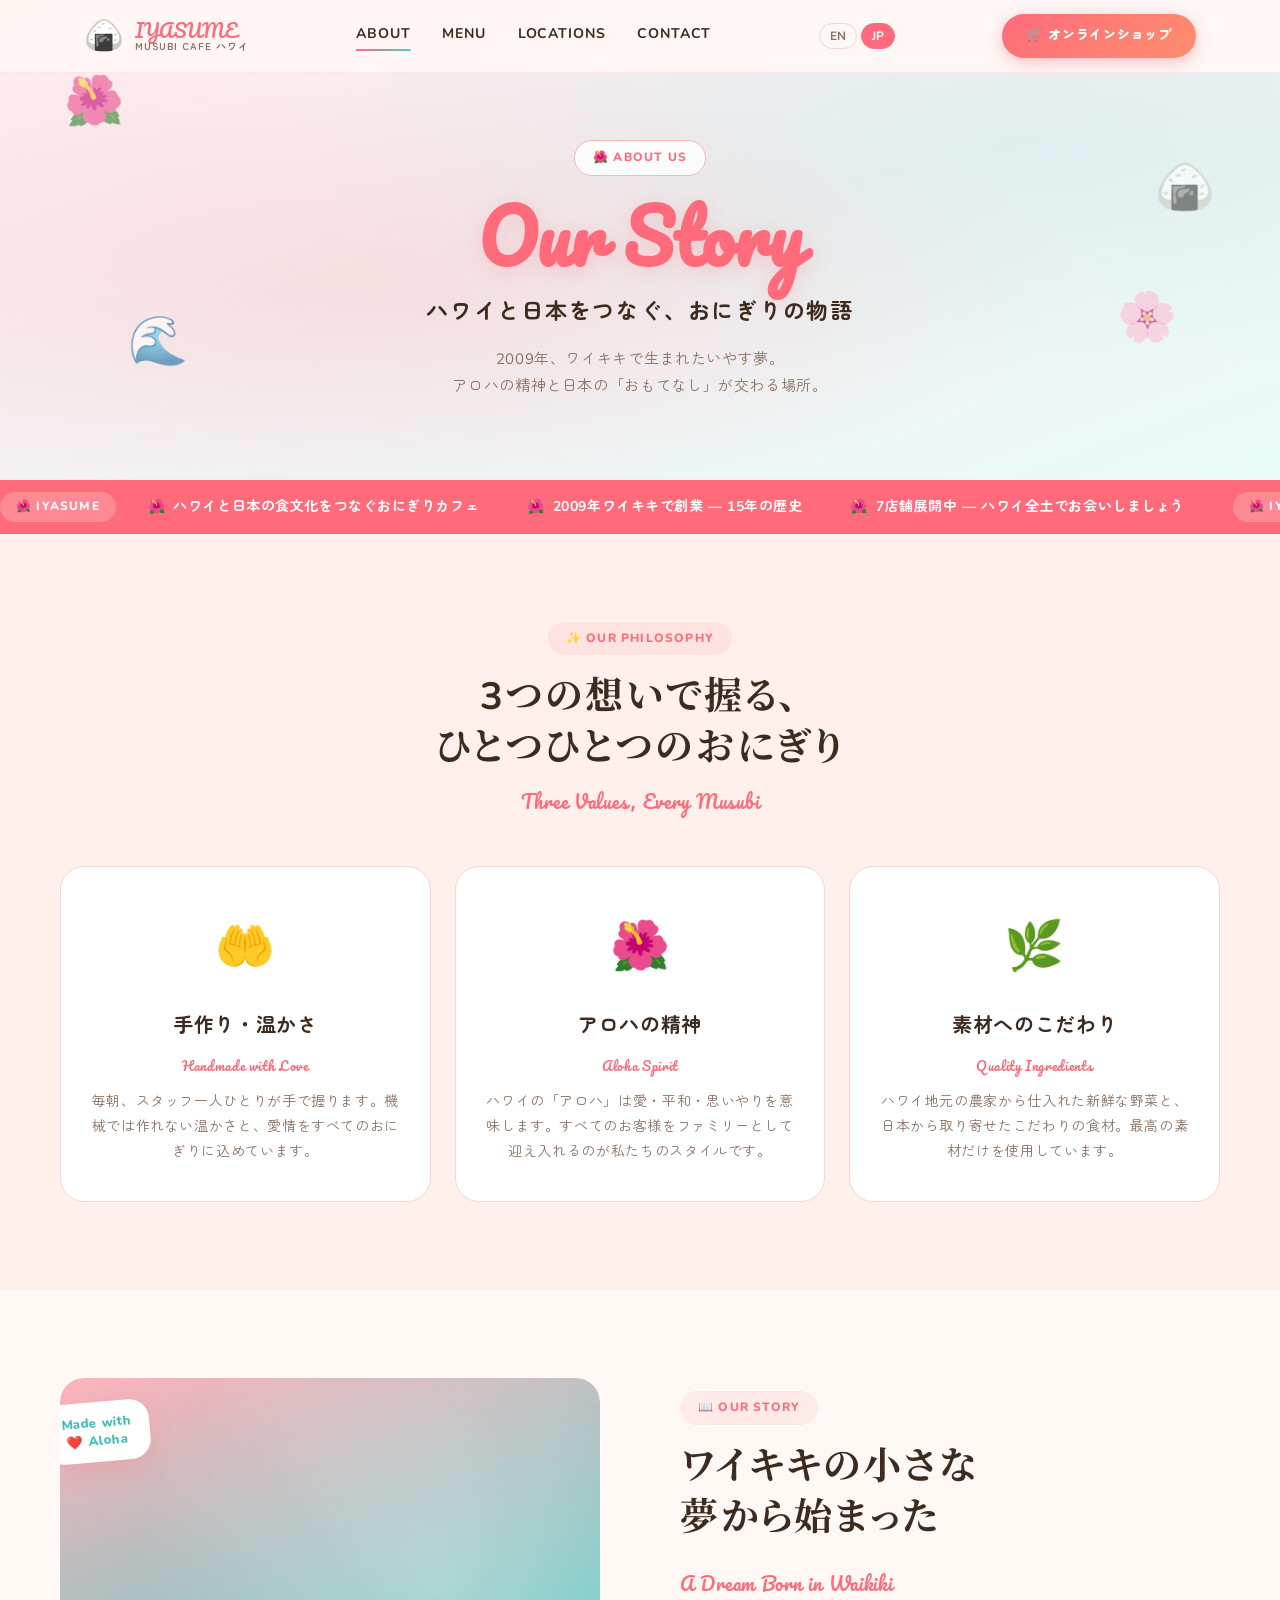
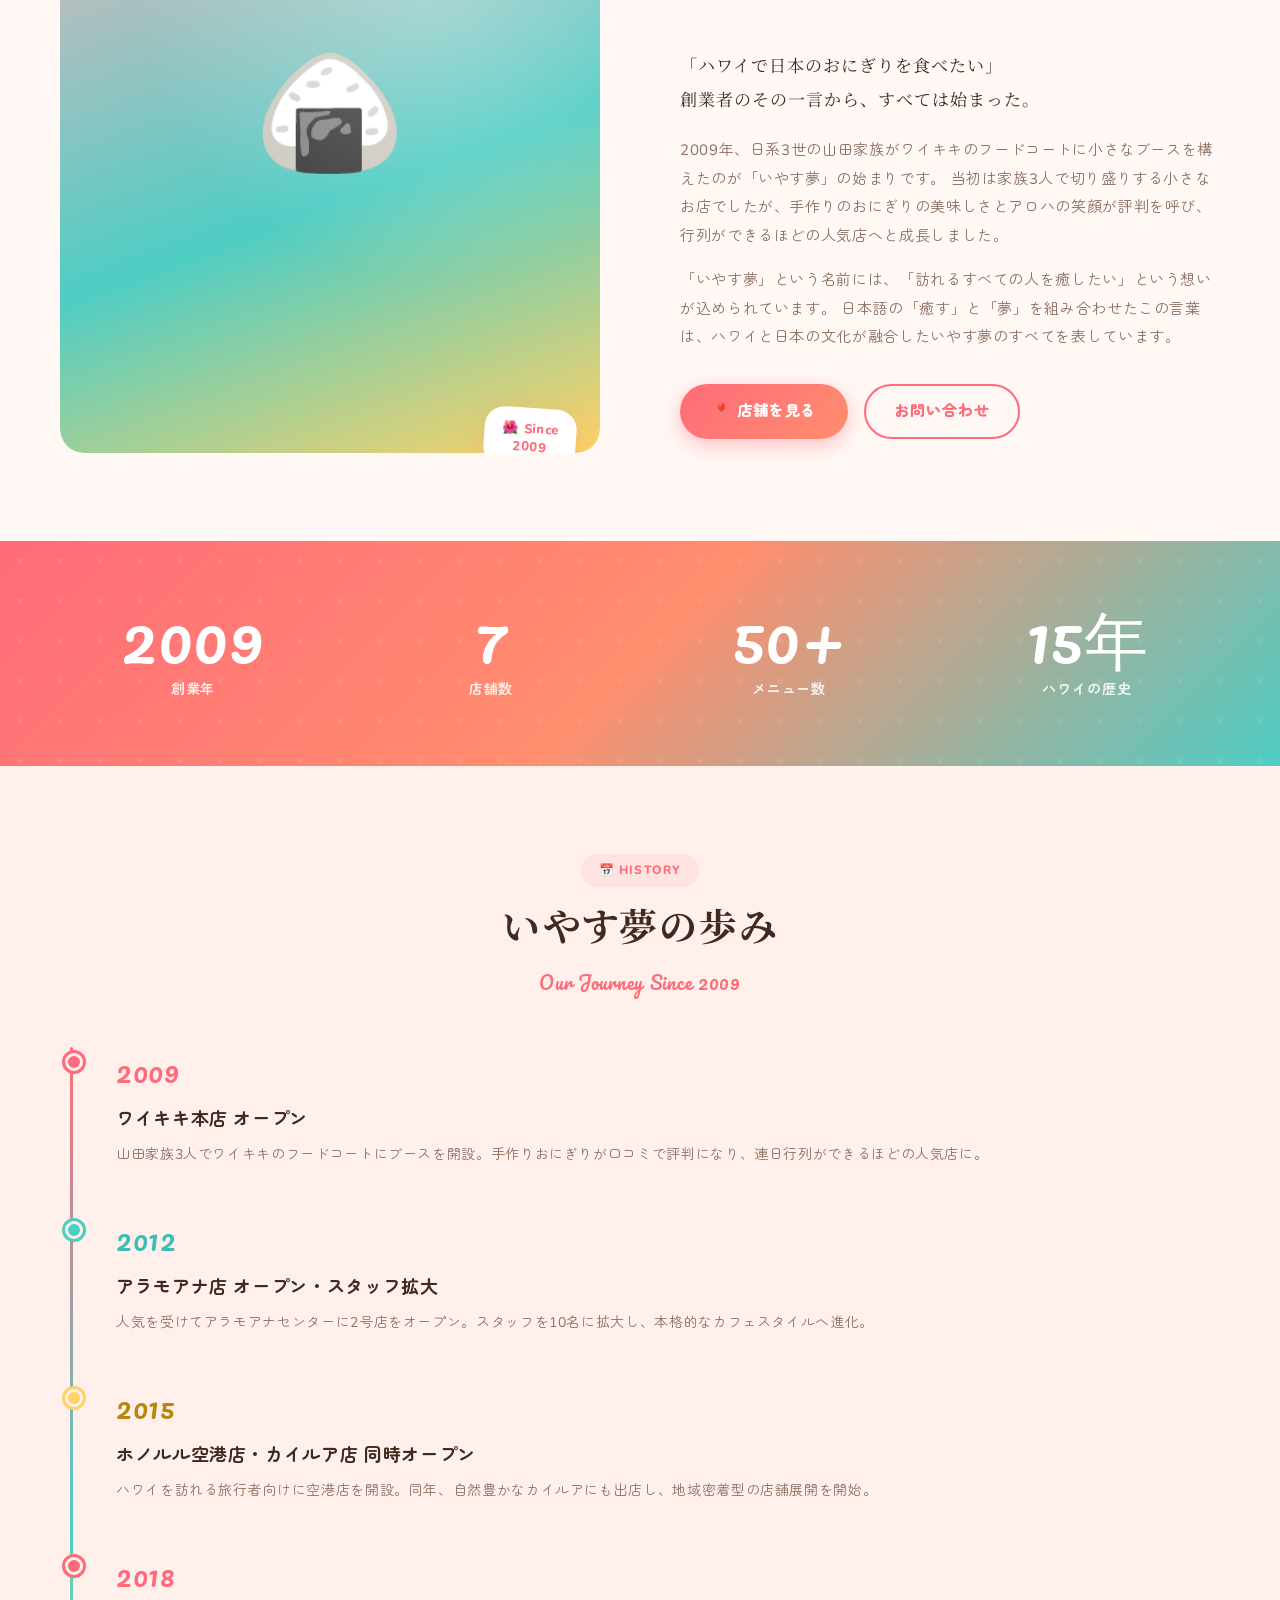
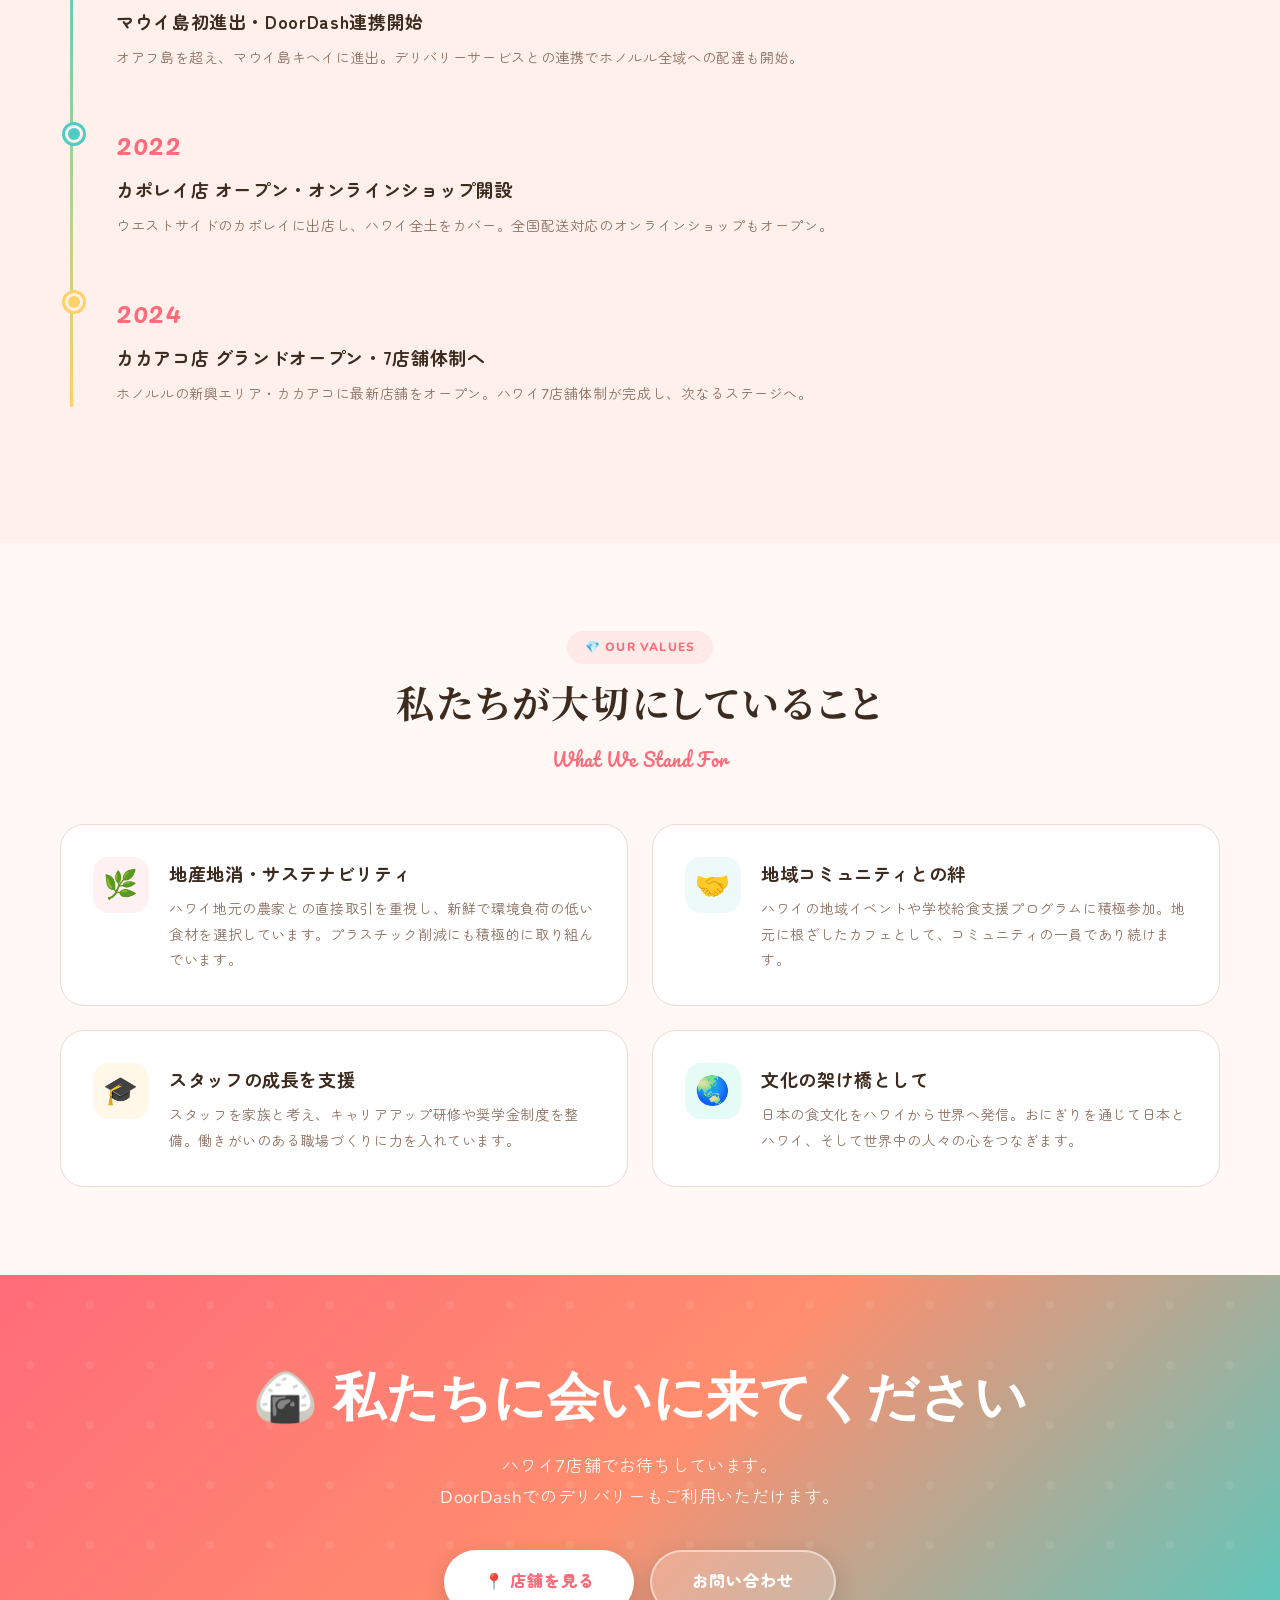
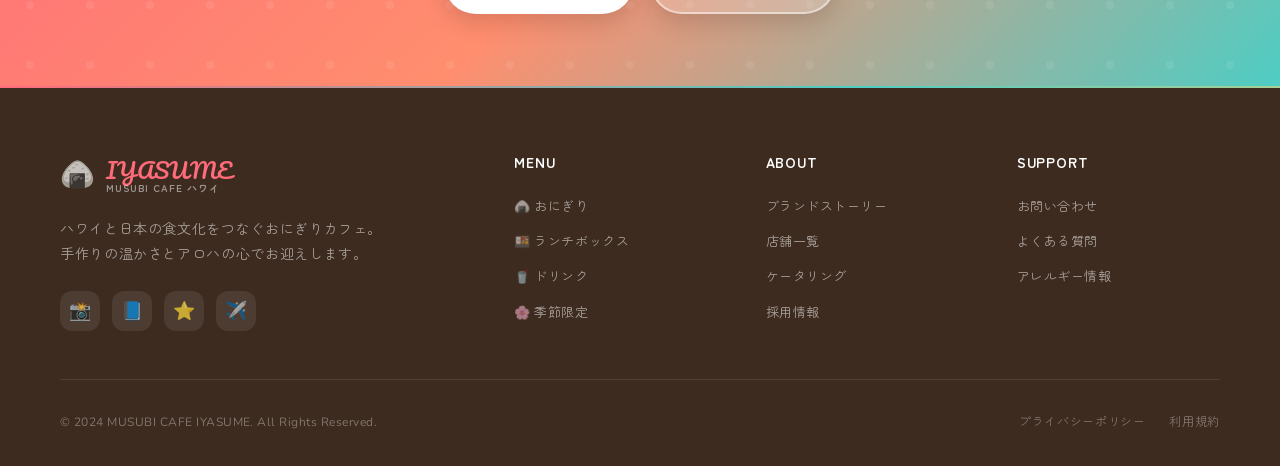
==== commit 6faa94a5: "add: TikTok section, update Instagram URL, implement EN/JP lang switch - Add TikTok section below In" ====
--- a/about.html
+++ b/about.html
@@ -278,10 +278,10 @@
       <span class="page-hero-float" style="bottom:25%;right:8%;animation-duration:5s;animation-delay:-3s">🌸</span>
     </div>
     <div class="page-hero-content reveal">
-      <div class="page-hero-tag">🌺 ABOUT US</div>
+      <div class="page-hero-tag" data-en="🌺 ABOUT US">🌺 ABOUT US</div>
       <h1 class="page-hero-title">Our Story</h1>
-      <p class="page-hero-title-jp">ハワイと日本をつなぐ、おにぎりの物語</p>
-      <p class="page-hero-desc">2009年、ワイキキで生まれたいやす夢。<br>アロハの精神と日本の「おもてなし」が交わる場所。</p>
+      <p class="page-hero-title-jp" data-en="An Onigiri Story Connecting Hawaii & Japan">ハワイと日本をつなぐ、おにぎりの物語</p>
+      <p class="page-hero-desc" data-en="Born in Waikiki in 2009.<br>Where the Aloha spirit meets Japanese omotenashi.">2009年、ワイキキで生まれたいやす夢。<br>アロハの精神と日本の「おもてなし」が交わる場所。</p>
     </div>
   </div>
 
@@ -310,21 +310,21 @@
       <div class="philosophy-grid">
         <div class="philosophy-card reveal reveal-delay-1">
           <div class="philosophy-icon">🤲</div>
-          <div class="philosophy-title">手作り・温かさ</div>
+          <div class="philosophy-title" data-en="Handmade Warmth">手作り・温かさ</div>
           <div class="philosophy-title-en">Handmade with Love</div>
-          <p class="philosophy-desc">毎朝、スタッフ一人ひとりが手で握ります。機械では作れない温かさと、愛情をすべてのおにぎりに込めています。</p>
+          <p class="philosophy-desc" data-en="Every morning, each staff member shapes onigiri by hand. The warmth and love that no machine can replicate goes into every single one.">毎朝、スタッフ一人ひとりが手で握ります。機械では作れない温かさと、愛情をすべてのおにぎりに込めています。</p>
         </div>
         <div class="philosophy-card reveal reveal-delay-2">
           <div class="philosophy-icon">🌺</div>
-          <div class="philosophy-title">アロハの精神</div>
+          <div class="philosophy-title" data-en="Aloha Spirit">アロハの精神</div>
           <div class="philosophy-title-en">Aloha Spirit</div>
-          <p class="philosophy-desc">ハワイの「アロハ」は愛・平和・思いやりを意味します。すべてのお客様をファミリーとして迎え入れるのが私たちのスタイルです。</p>
+          <p class="philosophy-desc" data-en="Aloha means love, peace, and compassion. Our style is to welcome every customer as family — that's the Hawaiian way.">ハワイの「アロハ」は愛・平和・思いやりを意味します。すべてのお客様をファミリーとして迎え入れるのが私たちのスタイルです。</p>
         </div>
         <div class="philosophy-card reveal reveal-delay-3">
           <div class="philosophy-icon">🌿</div>
-          <div class="philosophy-title">素材へのこだわり</div>
+          <div class="philosophy-title" data-en="Quality Ingredients">素材へのこだわり</div>
           <div class="philosophy-title-en">Quality Ingredients</div>
-          <p class="philosophy-desc">ハワイ地元の農家から仕入れた新鮮な野菜と、日本から取り寄せたこだわりの食材。最高の素材だけを使用しています。</p>
+          <p class="philosophy-desc" data-en="Fresh vegetables sourced from local Hawaiian farms, paired with carefully selected ingredients from Japan. Only the finest go into our onigiri.">ハワイ地元の農家から仕入れた新鮮な野菜と、日本から取り寄せたこだわりの食材。最高の素材だけを使用しています。</p>
         </div>
       </div>
     </div>
@@ -343,11 +343,11 @@
           <div class="section-tag reveal">📖 OUR STORY</div>
           <h2 class="section-title reveal reveal-delay-1">ワイキキの小さな<br>夢から始まった</h2>
           <p class="section-title-en reveal reveal-delay-2">A Dream Born in Waikiki</p>
-          <p class="story-lead reveal reveal-delay-2">
+          <p class="story-lead reveal reveal-delay-2" data-en="&ldquo;I want to eat Japanese onigiri in Hawaii.&rdquo;<br>Everything began with those words from our founder.">
             「ハワイで日本のおにぎりを食べたい」<br>
             創業者のその一言から、すべては始まった。
           </p>
-          <p class="story-body reveal reveal-delay-3">
+          <p class="story-body reveal reveal-delay-3" data-en="In 2009, the Yamada family — third-generation Japanese-Americans — set up a small booth in a Waikiki food court. That was the beginning of IYASUME.">
             2009年、日系3世の山田家族がワイキキのフードコートに小さなブースを構えたのが「いやす夢」の始まりです。
             当初は家族3人で切り盛りする小さなお店でしたが、手作りのおにぎりの美味しさとアロハの笑顔が評判を呼び、
             行列ができるほどの人気店へと成長しました。
--- a/style.css
+++ b/style.css
@@ -191,17 +191,25 @@
   display: none;
   position: fixed;
   inset: 72px 0 0 0;
-  background: rgba(255,248,245,0.98);
-  backdrop-filter: blur(16px);
+  background: #FFF8F5;           /* 完全不透明 — ヒーロー背景との干渉を防ぐ */
+  border-top: 2px solid var(--border);
+  box-shadow: 0 8px 32px rgba(255,107,122,0.12);
   z-index: 99;
-  padding: 32px 24px;
+  padding: 32px 24px 48px;
   flex-direction: column;
-  gap: 24px;
+  gap: 8px;
   transform: translateX(100%);
   transition: transform 0.4s var(--ease-bounce);
+  overflow-y: auto;
 }
 .mobile-menu.open { transform: translateX(0); }
-.mobile-menu .nav-link { font-size: 18px; padding: 12px 0; border-bottom: 1px solid var(--border); }
+.mobile-menu .nav-link {
+  font-size: 18px;
+  padding: 14px 0;
+  border-bottom: 1px solid var(--border);
+  color: var(--text);
+  display: block;
+}
 
 /* =============================================
    Page Hero (subpage用 小型ヒーロー)
